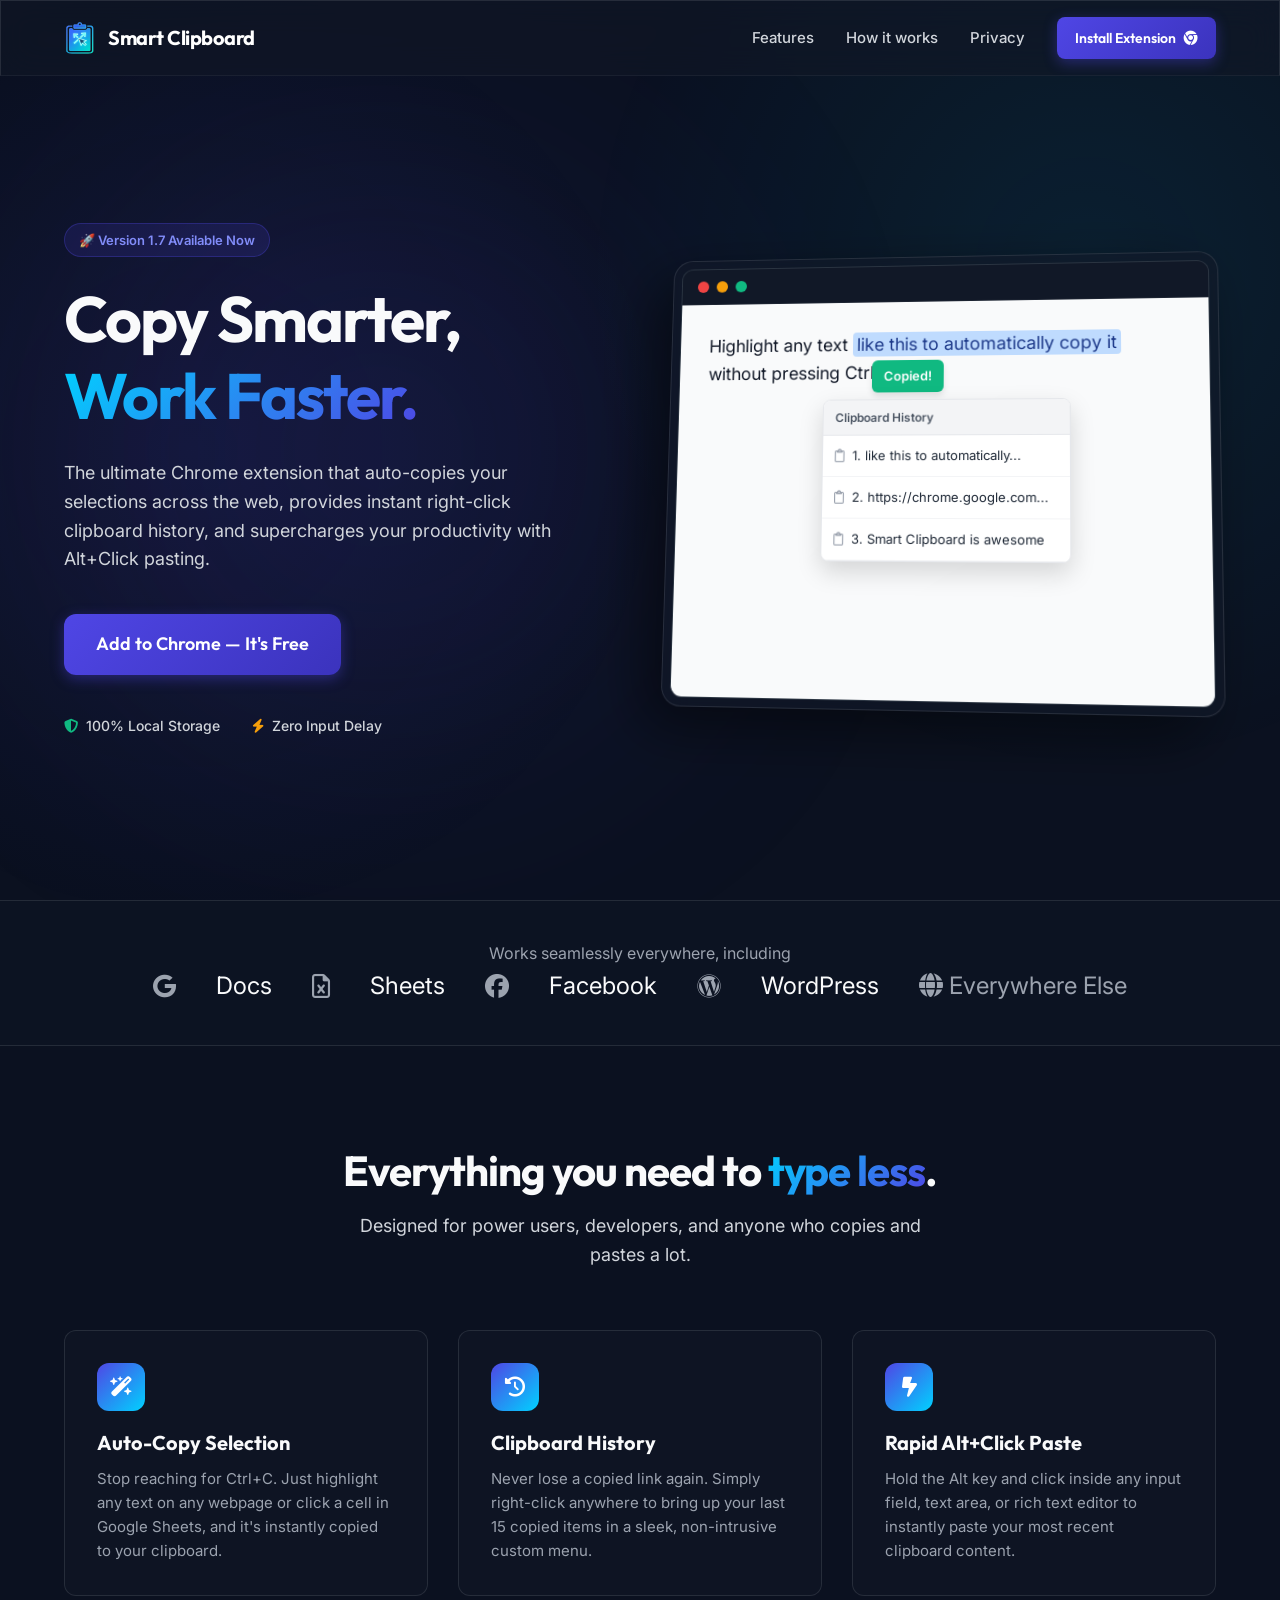
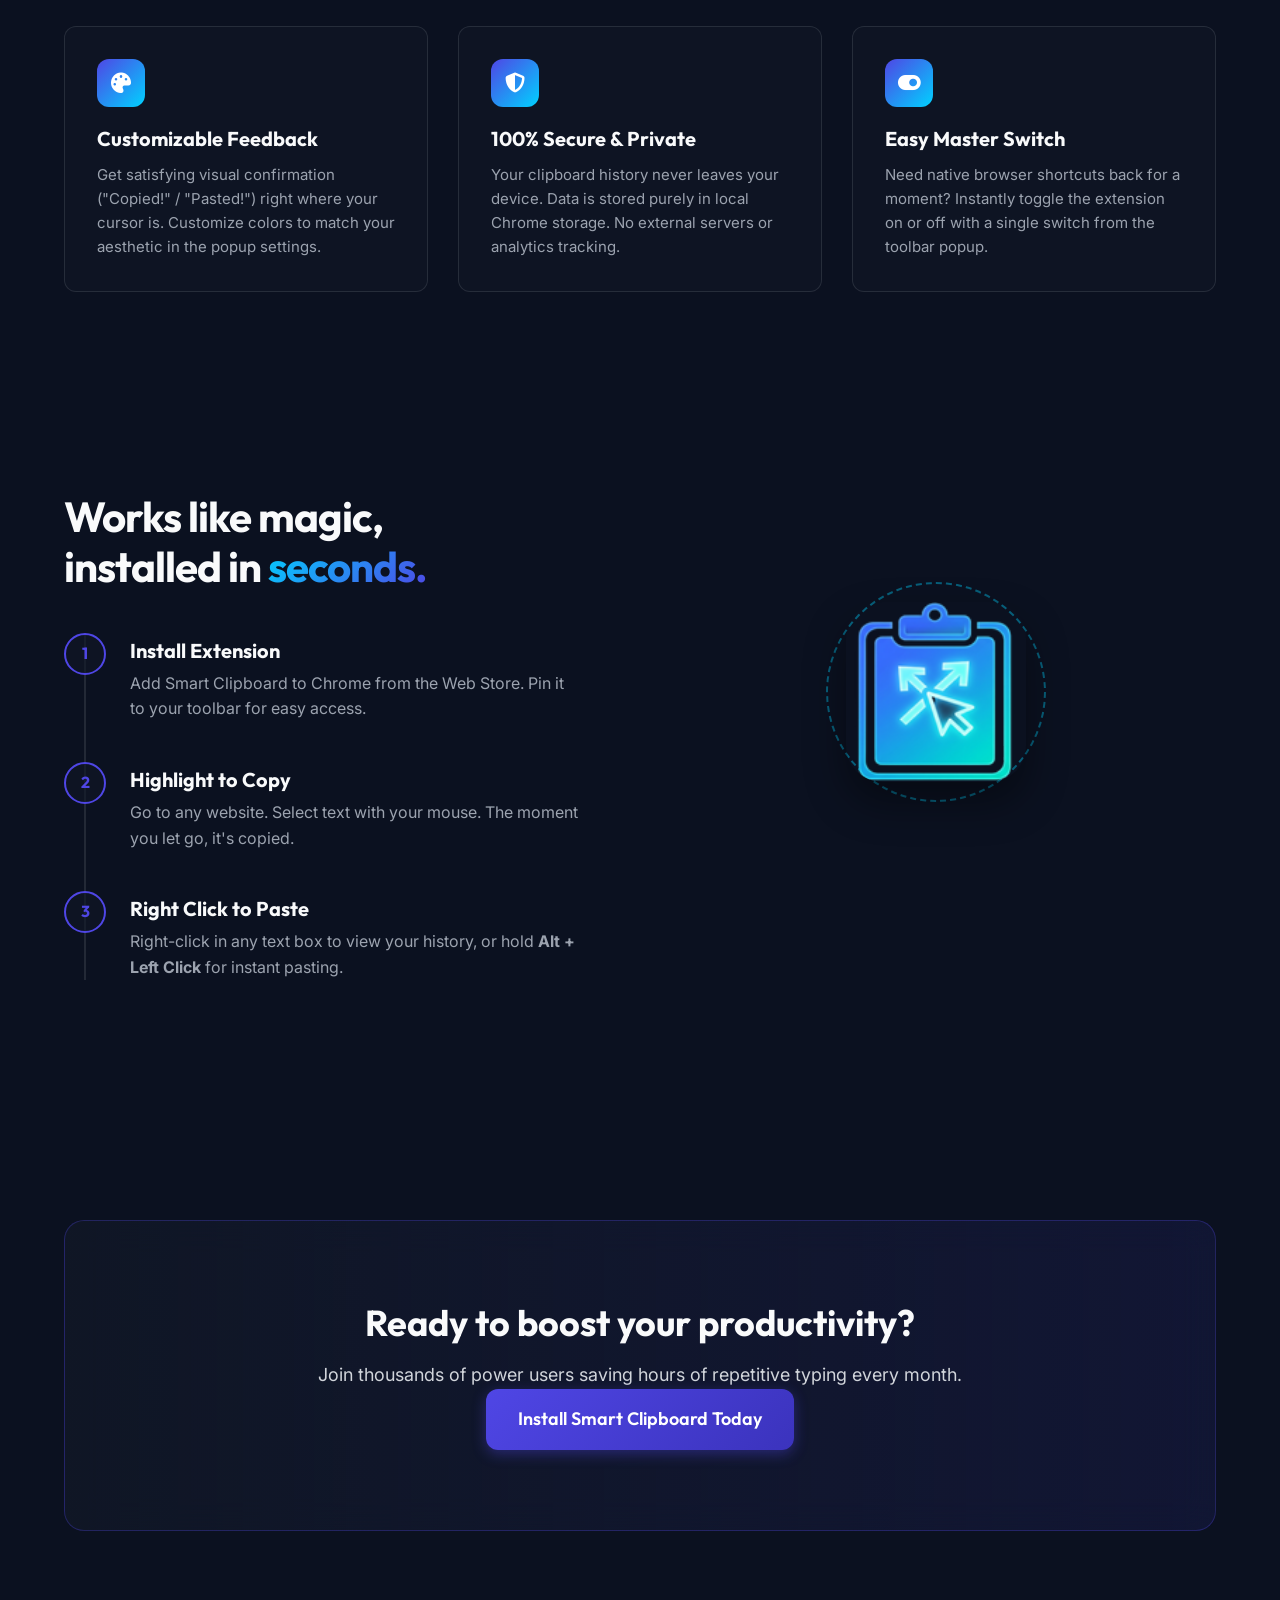
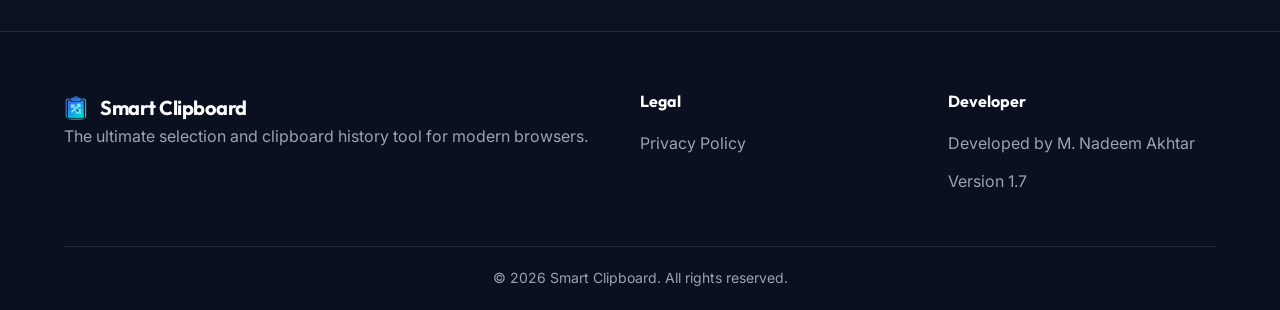
==== index.html @ 0ea351a4 "website setup" ====
<!DOCTYPE html>
<html lang="en">

<head>
    <meta charset="UTF-8">
    <meta name="viewport" content="width=device-width, initial-scale=1.0">
    <title>Smart Clipboard - Your Ultimate Productivity Partner</title>
    <meta name="description"
        content="Boost your productivity with Smart Clipboard. Automatically copy text selections, access clipboard history via right-click, and quick-paste (Alt+Click) instantly.">
    <meta name="keywords"
        content="chrome extension, clipboard history, auto copy paste, productivity tool, text selection, smart clipboard">
    <meta name="author" content="M Nadeem Akhtar">
    <link rel="canonical" href="https://your-github-username.github.io/smart-clipboard-website/" />

    <!-- Open Graph / Facebook -->
    <meta property="og:type" content="website">
    <meta property="og:url" content="https://your-github-username.github.io/smart-clipboard-website/">
    <meta property="og:title" content="Smart Clipboard - Auto-Copy & Quick Paste Extension">
    <meta property="og:description"
        content="Boost your productivity with Smart Clipboard. Automatically copy text selections and access clipboard history via right-click.">
    <meta property="og:image" content="assets/logo.png">

    <!-- Twitter -->
    <meta property="twitter:card" content="summary_large_image">
    <meta property="twitter:url" content="https://your-github-username.github.io/smart-clipboard-website/">
    <meta property="twitter:title" content="Smart Clipboard - Auto-Copy & Quick Paste Extension">
    <meta property="twitter:description"
        content="Boost your productivity with Smart Clipboard. Automatically copy text selections and access clipboard history via right-click.">
    <meta property="twitter:image" content="assets/logo.png">

    <!-- Favicon -->
    <link rel="icon" type="image/png" sizes="128x128" href="assets/logo.png">
    <link rel="apple-touch-icon" sizes="128x128" href="assets/logo.png">
    <link rel="preconnect" href="https://fonts.googleapis.com">
    <link rel="preconnect" href="https://fonts.gstatic.com" crossorigin>
    <link
        href="https://fonts.googleapis.com/css2?family=Outfit:wght@300;400;500;600;700;800&family=Inter:wght@400;500;600&display=swap"
        rel="stylesheet">
    <!-- Icons -->
    <link rel="stylesheet" href="https://cdnjs.cloudflare.com/ajax/libs/font-awesome/6.4.0/css/all.min.css">
    <!-- Styles -->
    <link rel="stylesheet" href="styles.css">
</head>

<body>

    <!-- Navigation -->
    <nav class="navbar glass">
        <div class="container nav-container">
            <a href="#" class="brand">
                <img src="assets/logo.png" alt="Smart Clipboard Logo" class="brand-logo">
                <span class="brand-name">Smart Clipboard</span>
            </a>
            <div class="nav-links">
                <a href="#features">Features</a>
                <a href="#how-it-works">How it works</a>
                <a href="privacy-policy.html">Privacy</a>
                <a href="https://chrome.google.com/webstore" target="_blank" class="btn btn-sm btn-primary">Install
                    Extension <i class="fa-brands fa-chrome"></i></a>
            </div>
            <!-- Mobile Menu Toggle -->
            <button class="menu-toggle" aria-label="Toggle menu"><i class="fa-solid fa-bars"></i></button>
        </div>
    </nav>

    <!-- Hero Section -->
    <header class="hero">
        <div class="hero-bg-glow"></div>
        <div class="container hero-container">
            <div class="hero-content fade-up">
                <div class="badge">🚀 Version 1.7 Available Now</div>
                <h1 class="hero-title">Copy Smarter,<br><span class="text-gradient">Work Faster.</span></h1>
                <p class="hero-subtitle">The ultimate Chrome extension that auto-copies your selections across the web,
                    provides instant right-click clipboard history, and supercharges your productivity with Alt+Click
                    pasting.</p>

                <div class="hero-actions">
                    <a href="https://chrome.google.com/webstore" target="_blank"
                        class="btn btn-lg btn-primary pulse-glow">
                        Add to Chrome — It's Free
                    </a>
                </div>

                <div class="hero-stats">
                    <div class="stat"><i class="fa-solid fa-shield-halved text-success"></i> 100% Local Storage</div>
                    <div class="stat"><i class="fa-solid fa-bolt text-warning"></i> Zero Input Delay</div>
                </div>
            </div>
            <div class="hero-visual fade-up delay-1">
                <div class="visual-card glass">
                    <div class="browser-mockup">
                        <div class="browser-header">
                            <span class="dot red"></span><span class="dot yellow"></span><span class="dot green"></span>
                        </div>
                        <div class="browser-body">
                            <div class="mockup-content">
                                <p>Highlight any text <span class="highlighted">like this to automatically copy
                                        it</span> without pressing Ctrl+C!</p>
                                <div class="floating-feedback">Copied!</div>

                                <div class="mockup-menu glass">
                                    <div class="menu-header">Clipboard History</div>
                                    <div class="menu-item"><i class="fa-regular fa-clipboard"></i> 1. like this to
                                        automatically...</div>
                                    <div class="menu-item"><i class="fa-regular fa-clipboard"></i> 2.
                                        https://chrome.google.com...</div>
                                    <div class="menu-item"><i class="fa-regular fa-clipboard"></i> 3. Smart Clipboard is
                                        awesome</div>
                                </div>
                            </div>
                        </div>
                    </div>
                </div>
            </div>
        </div>
    </header>

    <!-- Brands/Integration Banner -->
    <section class="ticker-section">
        <p class="text-center text-muted mb-4 uppercase tracking-widest text-sm">Works seamlessly everywhere, including
        </p>
        <div class="logos-container">
            <i class="fa-brands fa-google text-muted"></i> Docs
            <i class="fa-regular fa-file-excel text-muted ms-4"></i> Sheets
            <i class="fa-brands fa-facebook text-muted ms-4"></i> Facebook
            <i class="fa-brands fa-wordpress text-muted ms-4"></i> WordPress
            <span class="ms-4 text-muted"><i class="fa-solid fa-globe"></i> Everywhere Else</span>
        </div>
    </section>

    <!-- Features Section -->
    <section id="features" class="features section">
        <div class="container">
            <div class="section-header text-center fade-up">
                <h2 class="section-title">Everything you need to <span class="text-gradient">type less</span>.</h2>
                <p class="section-subtitle">Designed for power users, developers, and anyone who copies and pastes a
                    lot.</p>
            </div>

            <div class="features-grid">
                <!-- Feature 1 -->
                <div class="feature-card glass fade-up">
                    <div class="feature-icon bg-gradient">
                        <i class="fa-solid fa-wand-magic-sparkles"></i>
                    </div>
                    <h3>Auto-Copy Selection</h3>
                    <p>Stop reaching for Ctrl+C. Just highlight any text on any webpage or click a cell in Google
                        Sheets, and it's instantly copied to your clipboard.</p>
                </div>

                <!-- Feature 2 -->
                <div class="feature-card glass fade-up delay-1">
                    <div class="feature-icon bg-gradient">
                        <i class="fa-solid fa-clock-rotate-left"></i>
                    </div>
                    <h3>Clipboard History</h3>
                    <p>Never lose a copied link again. Simply right-click anywhere to bring up your last 15 copied items
                        in a sleek, non-intrusive custom menu.</p>
                </div>

                <!-- Feature 3 -->
                <div class="feature-card glass fade-up delay-2">
                    <div class="feature-icon bg-gradient">
                        <i class="fa-solid fa-bolt-lightning"></i>
                    </div>
                    <h3>Rapid Alt+Click Paste</h3>
                    <p>Hold the Alt key and click inside any input field, text area, or rich text editor to instantly
                        paste your most recent clipboard content.</p>
                </div>

                <!-- Feature 4 -->
                <div class="feature-card glass fade-up">
                    <div class="feature-icon bg-gradient">
                        <i class="fa-solid fa-palette"></i>
                    </div>
                    <h3>Customizable Feedback</h3>
                    <p>Get satisfying visual confirmation ("Copied!" / "Pasted!") right where your cursor is. Customize
                        colors to match your aesthetic in the popup settings.</p>
                </div>

                <!-- Feature 5 -->
                <div class="feature-card glass fade-up delay-1">
                    <div class="feature-icon bg-gradient">
                        <i class="fa-solid fa-shield-halved"></i>
                    </div>
                    <h3>100% Secure & Private</h3>
                    <p>Your clipboard history never leaves your device. Data is stored purely in local Chrome storage.
                        No external servers or analytics tracking.</p>
                </div>

                <!-- Feature 6 -->
                <div class="feature-card glass fade-up delay-2">
                    <div class="feature-icon bg-gradient">
                        <i class="fa-solid fa-toggle-on"></i>
                    </div>
                    <h3>Easy Master Switch</h3>
                    <p>Need native browser shortcuts back for a moment? Instantly toggle the extension on or off with a
                        single switch from the toolbar popup.</p>
                </div>
            </div>
        </div>
    </section>

    <!-- How It Works Section -->
    <section id="how-it-works" class="how-it-works section relative">
        <div class="bg-glow pointer-none" style="top: 50%; right: 0;"></div>
        <div class="container">
            <div class="row items-center">
                <div class="col-6 pr-lg">
                    <h2 class="section-title fade-up">Works like magic, <br>installed in <span
                            class="text-gradient">seconds.</span></h2>

                    <div class="timeline">
                        <div class="timeline-step fade-up">
                            <div class="step-num">1</div>
                            <div class="step-content">
                                <h4>Install Extension</h4>
                                <p>Add Smart Clipboard to Chrome from the Web Store. Pin it to your toolbar for easy
                                    access.</p>
                            </div>
                        </div>
                        <div class="timeline-step fade-up delay-1">
                            <div class="step-num">2</div>
                            <div class="step-content">
                                <h4>Highlight to Copy</h4>
                                <p>Go to any website. Select text with your mouse. The moment you let go, it's copied.
                                </p>
                            </div>
                        </div>
                        <div class="timeline-step fade-up delay-2">
                            <div class="step-num">3</div>
                            <div class="step-content">
                                <h4>Right Click to Paste</h4>
                                <p>Right-click in any text box to view your history, or hold <strong>Alt + Left
                                        Click</strong> for instant pasting.</p>
                            </div>
                        </div>
                    </div>
                </div>
                <div class="col-6 img-showcase fade-up delay-1">
                    <img src="assets/logo.png" alt="Smart Clipboard" class="floating-logo">
                    <div class="glow-ring"></div>
                </div>
            </div>
        </div>
    </section>

    <!-- CTA Section -->
    <section class="cta-section section">
        <div class="container">
            <div class="cta-card glass text-center fade-up">
                <h2>Ready to boost your productivity?</h2>
                <p>Join thousands of power users saving hours of repetitive typing every month.</p>
                <a href="https://chrome.google.com/webstore" target="_blank"
                    class="btn btn-lg btn-primary pulse-glow mt-4">
                    Install Smart Clipboard Today
                </a>
            </div>
        </div>
    </section>

    <!-- Footer -->
    <footer class="footer">
        <div class="container">
            <div class="footer-grid">
                <div class="footer-brand">
                    <a href="#" class="brand">
                        <img src="assets/logo.png" alt="Logo" class="brand-logo sm">
                        <span class="brand-name">Smart Clipboard</span>
                    </a>
                    <p class="text-muted mt-2">The ultimate selection and clipboard history tool for modern browsers.
                    </p>
                </div>

                <div class="footer-links">
                    <h4>Legal</h4>
                    <ul>
                        <li><a href="privacy-policy.html">Privacy Policy</a></li>
                    </ul>
                </div>

                <div class="footer-links">
                    <h4>Developer</h4>
                    <ul>
                        <li><span class="text-muted">Developed by M. Nadeem Akhtar</span></li>
                        <li><span class="text-muted">Version 1.7</span></li>
                    </ul>
                </div>
            </div>

            <div class="footer-bottom">
                <p>&copy; <span id="year">2026</span> Smart Clipboard. All rights reserved.</p>
            </div>
        </div>
    </footer>

    <script src="script.js"></script>
</body>

</html>
---- styles.css ----
/* === CSS Variables & Resets === */
:root {
    /* Colors */
    --bg-base: #0B1120;
    --bg-surface: rgba(17, 24, 39, 0.6);
    --bg-surface-hover: rgba(31, 41, 55, 0.8);
    
    --primary: #4F46E5;
    --primary-hover: #4338CA;
    --secondary: #00D2FF;
    
    --text-main: #F9FAFB;
    --text-muted: #9CA3AF;
    --text-light: #D1D5DB;
    
    --border-color: rgba(255, 255, 255, 0.1);
    
    --success: #10B981;
    --warning: #F59E0B;
    --danger: #EF4444;

    /* Fonts */
    --font-heading: 'Outfit', sans-serif;
    --font-body: 'Inter', sans-serif;
    
    /* Layout */
    --container-max: 1200px;
    --radius-sm: 8px;
    --radius-md: 12px;
    --radius-lg: 20px;
}

* {
    margin: 0;
    padding: 0;
    box-sizing: border-box;
}

html {
    scroll-behavior: smooth;
}

body {
    font-family: var(--font-body);
    background-color: var(--bg-base);
    color: var(--text-main);
    line-height: 1.6;
    overflow-x: hidden;
    position: relative;
}

/* Background Gradients */
body::before {
    content: '';
    position: fixed;
    top: 0;
    left: 0;
    width: 100vw;
    height: 100vh;
    background: radial-gradient(circle at 15% 50%, rgba(79, 70, 229, 0.1) 0%, transparent 40%),
                radial-gradient(circle at 85% 30%, rgba(0, 210, 255, 0.08) 0%, transparent 40%);
    z-index: -1;
    pointer-events: none;
}

/* Typography Typography */
h1, h2, h3, h4, h5, h6 {
    font-family: var(--font-heading);
    font-weight: 700;
    line-height: 1.2;
    color: var(--text-main);
}

a {
    color: var(--secondary);
    text-decoration: none;
    transition: color 0.3s ease;
}

.text-gradient {
    background: linear-gradient(135deg, var(--secondary), var(--primary));
    -webkit-background-clip: text;
    -webkit-text-fill-color: transparent;
    background-clip: text;
}

.text-muted { color: var(--text-muted); }
.text-success { color: var(--success); }
.text-warning { color: var(--warning); }
.text-center { text-align: center; }

/* Utilities */
.container {
    max-width: var(--container-max);
    margin: 0 auto;
    padding: 0 24px;
}

.section {
    padding: 100px 0;
}

.glass {
    background: var(--bg-surface);
    backdrop-filter: blur(16px);
    -webkit-backdrop-filter: blur(16px);
    border: 1px solid var(--border-color);
}

/* Buttons */
.btn {
    display: inline-flex;
    align-items: center;
    justify-content: center;
    gap: 8px;
    font-family: var(--font-heading);
    font-weight: 600;
    border-radius: var(--radius-sm);
    cursor: pointer;
    transition: all 0.3s ease;
    border: none;
    text-decoration: none;
}

.btn-primary {
    background: linear-gradient(135deg, var(--primary), #3b33bd);
    color: white;
    box-shadow: 0 4px 14px 0 rgba(79, 70, 229, 0.39);
}

.btn-primary:hover {
    color: white;
    transform: translateY(-2px);
    box-shadow: 0 6px 20px rgba(79, 70, 229, 0.6);
}

.btn-sm { padding: 10px 18px; font-size: 14px; }
.btn-lg { padding: 16px 32px; font-size: 18px; border-radius: 12px;}

.pulse-glow {
    animation: pulse 2s infinite;
}

@keyframes pulse {
    0% { box-shadow: 0 0 0 0 rgba(79, 70, 229, 0.7); }
    70% { box-shadow: 0 0 0 15px rgba(79, 70, 229, 0); }
    100% { box-shadow: 0 0 0 0 rgba(79, 70, 229, 0); }
}

/* Animations */
.fade-up {
    opacity: 0;
    transform: translateY(30px);
    transition: opacity 0.8s ease, transform 0.8s ease;
}

.fade-up.visible {
    opacity: 1;
    transform: translateY(0);
}

.delay-1 { transition-delay: 0.1s; }
.delay-2 { transition-delay: 0.2s; }

/* Navigation */
.navbar {
    position: fixed;
    top: 0;
    width: 100%;
    z-index: 1000;
    padding: 16px 0;
    border-bottom: 1px solid rgba(255,255,255,0.05);
}

.nav-container {
    display: flex;
    justify-content: space-between;
    align-items: center;
}

.brand {
    display: flex;
    align-items: center;
    gap: 12px;
}

.brand-logo {
    width: 32px;
    height: 32px;
    border-radius: 8px;
}

.brand-logo.sm {
    width: 24px;
    height: 24px;
}

.brand-name {
    font-family: var(--font-heading);
    font-weight: 700;
    font-size: 20px;
    letter-spacing: -0.5px;
    color: white;
}

.nav-links {
    display: flex;
    align-items: center;
    gap: 32px;
}

.nav-links a:not(.btn) {
    color: var(--text-light);
    font-size: 15px;
    font-weight: 500;
}

.nav-links a:not(.btn):hover {
    color: white;
}

.menu-toggle {
    display: none;
    background: none;
    border: none;
    color: white;
    font-size: 24px;
    cursor: pointer;
}

/* Hero Section */
.hero {
    padding: 160px 0 100px;
    min-height: 100vh;
    display: flex;
    align-items: center;
    position: relative;
    overflow: hidden;
}

.hero-bg-glow {
    position: absolute;
    width: 500px;
    height: 500px;
    background: var(--primary);
    border-radius: 50%;
    filter: blur(150px);
    opacity: 0.15;
    top: 50%;
    left: 10%;
    transform: translateY(-50%);
    pointer-events: none;
}

.hero-container {
    display: grid;
    grid-template-columns: 1fr 1fr;
    gap: 40px;
    align-items: center;
    z-index: 1;
}

.badge {
    display: inline-block;
    padding: 6px 14px;
    background: rgba(79, 70, 229, 0.15);
    border: 1px solid rgba(79, 70, 229, 0.3);
    color: #818cf8;
    border-radius: 20px;
    font-size: 13px;
    font-weight: 600;
    margin-bottom: 24px;
}

.hero-title {
    font-size: 64px;
    letter-spacing: -2px;
    margin-bottom: 24px;
}

.hero-subtitle {
    font-size: 18px;
    color: var(--text-light);
    margin-bottom: 40px;
    max-width: 90%;
}

.hero-actions {
    margin-bottom: 40px;
}

.hero-stats {
    display: flex;
    gap: 32px;
}

.stat {
    font-size: 14px;
    font-weight: 500;
    display: flex;
    align-items: center;
    gap: 8px;
    color: var(--text-light);
}

/* Browser Mockup Visual */
.visual-card {
    border-radius: var(--radius-lg);
    padding: 8px;
    transform: perspective(1000px) rotateY(-5deg) rotateX(5deg);
    box-shadow: -20px 20px 60px rgba(0,0,0,0.5);
    transition: transform 0.5s ease;
}

.visual-card:hover {
    transform: perspective(1000px) rotateY(0deg) rotateX(0deg);
}

.browser-mockup {
    background: #1F2937;
    border-radius: var(--radius-md);
    overflow: hidden;
    border: 1px solid rgba(255,255,255,0.05);
}

.browser-header {
    background: #111827;
    padding: 12px 16px;
    display: flex;
    gap: 8px;
    border-bottom: 1px solid rgba(255,255,255,0.05);
}

.dot {
    width: 12px;
    height: 12px;
    border-radius: 50%;
}
.dot.red { background: #EF4444; }
.dot.yellow { background: #F59E0B; }
.dot.green { background: #10B981; }

.browser-body {
    padding: 30px;
    min-height: 400px;
    background: #F9FAFB;
    color: #111827;
    position: relative;
}

.mockup-content p {
    font-size: 18px;
    line-height: 1.6;
}

.highlighted {
    background-color: #BFDBFE;
    color: #1E3A8A;
    padding: 2px 4px;
    border-radius: 4px;
}

.floating-feedback {
    position: absolute;
    top: 60px;
    left: 200px;
    background: #10B981;
    color: white;
    padding: 6px 12px;
    border-radius: 6px;
    font-size: 13px;
    font-weight: 600;
    box-shadow: 0 4px 6px rgba(0,0,0,0.1);
    animation: float 3s ease-in-out infinite;
}

.mockup-menu {
    position: absolute;
    top: 100px;
    left: 150px;
    width: 250px;
    background: white !important;
    border: 1px solid #E5E7EB !important;
    border-radius: 8px;
    box-shadow: 0 10px 25px rgba(0,0,0,0.15);
    overflow: hidden;
}

.menu-header {
    background: #F3F4F6;
    padding: 8px 12px;
    font-size: 12px;
    font-weight: 600;
    color: #4B5563;
    border-bottom: 1px solid #E5E7EB;
}

.menu-item {
    padding: 10px 12px;
    font-size: 13px;
    color: #1F2937;
    border-bottom: 1px solid #F3F4F6;
    display: flex;
    align-items: center;
    gap: 8px;
}
.menu-item i { color: #9CA3AF; }

@keyframes float {
    0% { transform: translateY(0px); }
    50% { transform: translateY(-10px); }
    100% { transform: translateY(0px); }
}

/* Logos Banner */
.ticker-section {
    padding: 40px 0;
    border-top: 1px solid var(--border-color);
    border-bottom: 1px solid var(--border-color);
    background: rgba(17, 24, 39, 0.4);
}
.logos-container {
    display: flex;
    justify-content: center;
    align-items: center;
    gap: 40px;
    font-size: 24px;
    flex-wrap: wrap;
}

/* Features */
.section-header {
    margin-bottom: 60px;
}

.section-title {
    font-size: 42px;
    margin-bottom: 16px;
    letter-spacing: -1px;
}

.section-subtitle {
    font-size: 18px;
    color: var(--text-light);
    max-width: 600px;
    margin: 0 auto;
}

.features-grid {
    display: grid;
    grid-template-columns: repeat(3, 1fr);
    gap: 30px;
}

.feature-card {
    padding: 32px;
    border-radius: var(--radius-md);
    transition: transform 0.3s ease, border-color 0.3s ease;
}

.feature-card:hover {
    transform: translateY(-5px);
    border-color: rgba(0, 210, 255, 0.3);
}

.feature-icon {
    width: 48px;
    height: 48px;
    border-radius: 12px;
    display: flex;
    align-items: center;
    justify-content: center;
    font-size: 20px;
    color: white;
    margin-bottom: 20px;
}

.bg-gradient {
    background: linear-gradient(135deg, var(--primary), var(--secondary));
}

.feature-card h3 {
    font-size: 20px;
    margin-bottom: 12px;
}

.feature-card p {
    color: var(--text-muted);
    font-size: 15px;
}

/* How It Works */
.row {
    display: flex;
    flex-wrap: wrap;
    margin: 0 -15px;
}

.col-6 {
    width: 50%;
    padding: 0 15px;
}
.pr-lg { padding-right: 60px; }

.timeline {
    margin-top: 40px;
    position: relative;
}

.timeline::before {
    content: '';
    position: absolute;
    top: 0;
    left: 20px;
    height: 100%;
    width: 2px;
    background: var(--border-color);
}

.timeline-step {
    display: flex;
    gap: 24px;
    margin-bottom: 40px;
    position: relative;
}

.step-num {
    width: 42px;
    height: 42px;
    border-radius: 50%;
    background: var(--bg-surface);
    border: 2px solid var(--primary);
    display: flex;
    align-items: center;
    justify-content: center;
    font-family: var(--font-heading);
    font-weight: 700;
    color: var(--primary);
    flex-shrink: 0;
    z-index: 1;
}

.step-content h4 {
    font-size: 20px;
    margin-bottom: 8px;
    margin-top: 6px;
}

.step-content p {
    color: var(--text-muted);
}

.img-showcase {
    display: flex;
    align-items: center;
    justify-content: center;
    position: relative;
    height: 400px;
}

.floating-logo {
    width: 180px;
    height: 180px;
    border-radius: 36px;
    box-shadow: 0 20px 40px rgba(0,0,0,0.4);
    position: relative;
    z-index: 2;
    animation: floatLogo 6s ease-in-out infinite;
}

.glow-ring {
    position: absolute;
    width: 220px;
    height: 220px;
    border-radius: 50%;
    border: 2px dashed rgba(0, 210, 255, 0.4);
    animation: spin 20s linear infinite;
    z-index: 1;
}

@keyframes floatLogo {
    0% { transform: translateY(0px) rotate(0deg); }
    50% { transform: translateY(-20px) rotate(5deg); }
    100% { transform: translateY(0px) rotate(0deg); }
}

@keyframes spin {
    100% { transform: rotate(360deg); }
}

/* CTA */
.cta-card {
    padding: 80px 40px;
    border-radius: var(--radius-lg);
    background: linear-gradient(to right, rgba(17,24,39,0.8), rgba(79,70,229,0.1));
    border: 1px solid rgba(79, 70, 229, 0.3);
}

.cta-card h2 {
    font-size: 36px;
    margin-bottom: 16px;
}

.cta-card p {
    color: var(--text-light);
    font-size: 18px;
}

/* Footer */
.footer {
    border-top: 1px solid var(--border-color);
    padding: 60px 0 20px;
    background: rgba(11, 17, 32, 0.8);
}

.footer-grid {
    display: grid;
    grid-template-columns: 2fr 1fr 1fr;
    gap: 40px;
    margin-bottom: 40px;
}

.footer-links h4 {
    font-size: 16px;
    margin-bottom: 20px;
    color: white;
}

.footer-links ul {
    list-style: none;
}

.footer-links li {
    margin-bottom: 12px;
}

.footer-links a {
    color: var(--text-muted);
}

.footer-links a:hover {
    color: var(--secondary);
}

.footer-bottom {
    border-top: 1px solid var(--border-color);
    padding-top: 20px;
    text-align: center;
    color: var(--text-muted);
    font-size: 14px;
}

/* Privacy Layout Adjustments */
.privacy-content {
    max-width: 800px;
    margin: 0 auto;
}

.privacy-content h2 {
    margin: 40px 0 16px;
    color: var(--secondary);
    font-size: 24px;
}

.privacy-content p, .privacy-content ul {
    margin-bottom: 16px;
    color: var(--text-light);
}

.privacy-content ul {
    padding-left: 20px;
}

.privacy-content li {
    margin-bottom: 8px;
}

/* Responsive */
@media (max-width: 991px) {
    .features-grid { grid-template-columns: repeat(2, 1fr); }
    .hero-title { font-size: 48px; }
    .hero-container { grid-template-columns: 1fr; text-align: center; }
    .hero-actions { justify-content: center; }
    .hero-stats { justify-content: center; }
    .visual-card { display: none; } /* Hide complex visual on mobile */
}

@media (max-width: 768px) {
    .nav-links {
        display: none; /* Hide for brevity, would need mobile menu JS */
    }
    .features-grid { grid-template-columns: 1fr; }
    .col-6 { width: 100%; padding: 0; }
    .pr-lg { padding-right: 0; }
    .timeline { margin-bottom: 40px; }
    .img-showcase { display: none; }
    .footer-grid { grid-template-columns: 1fr; gap: 30px; }
}
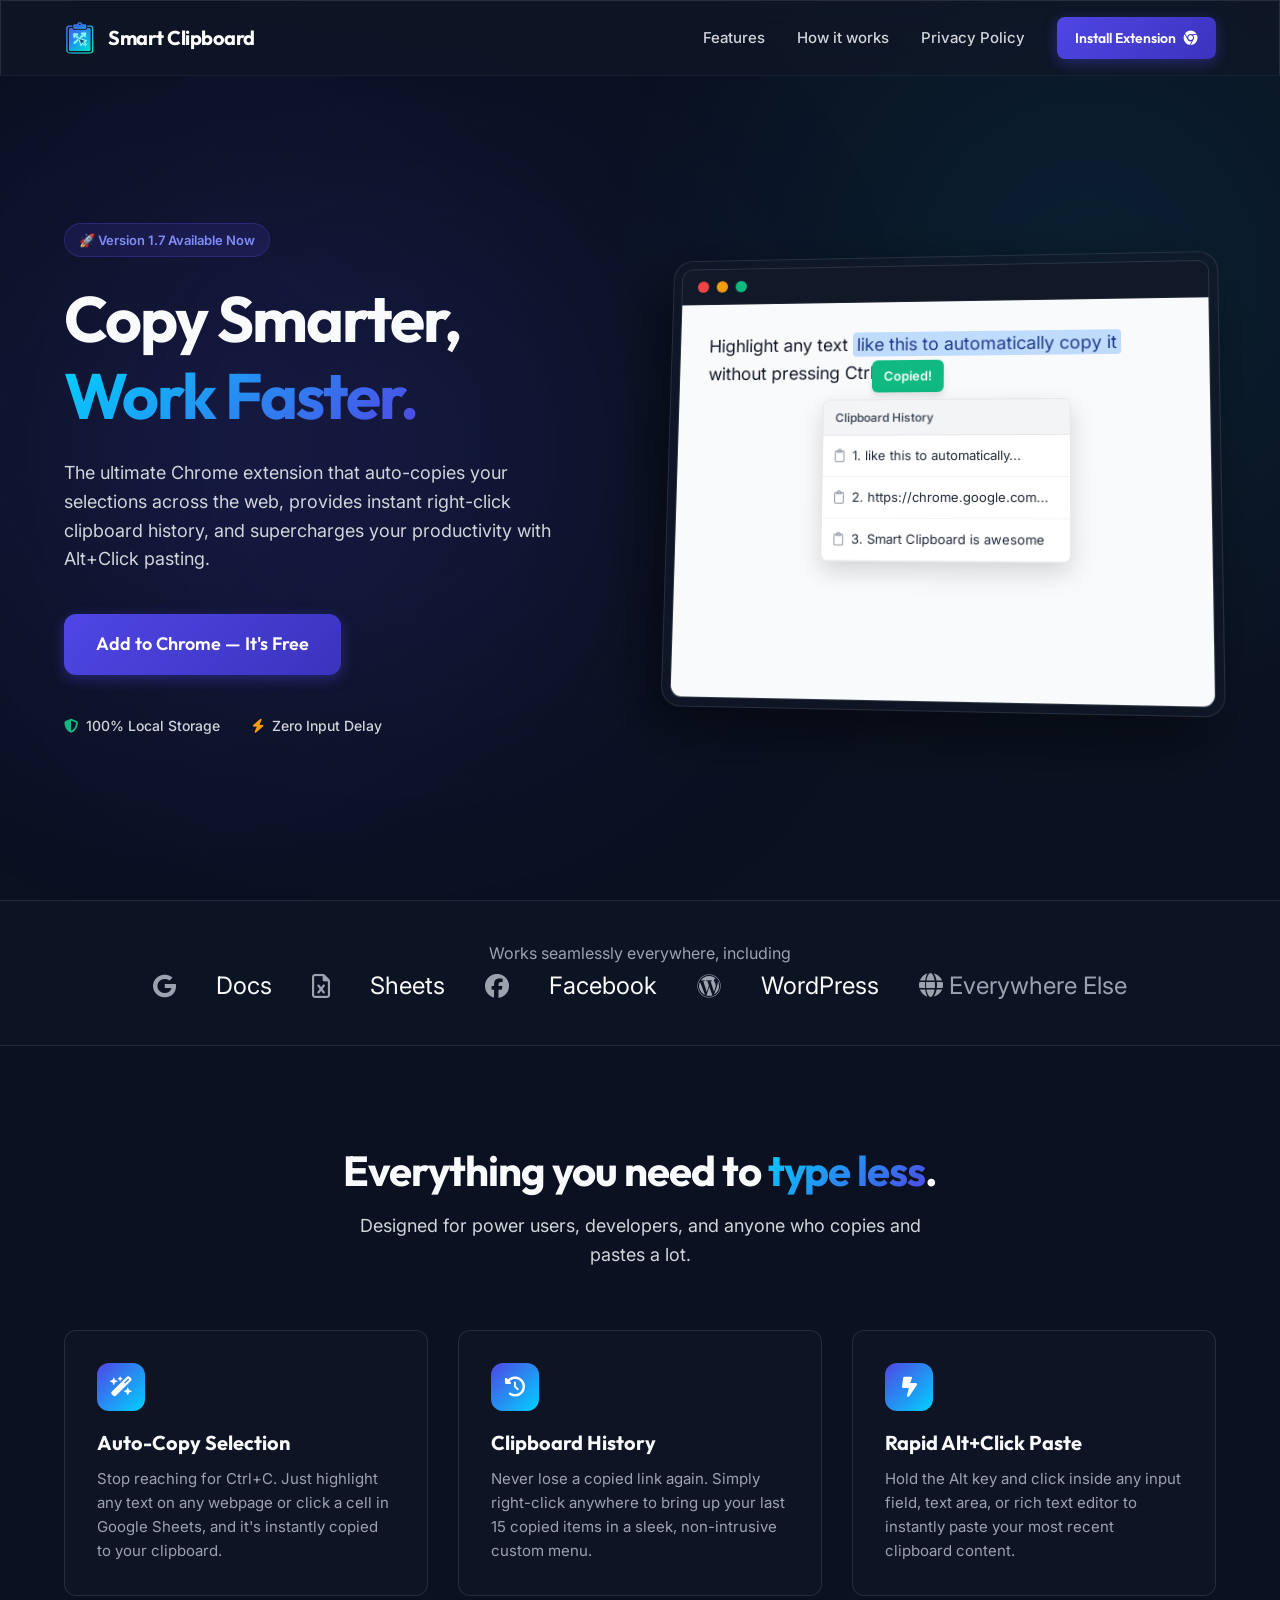
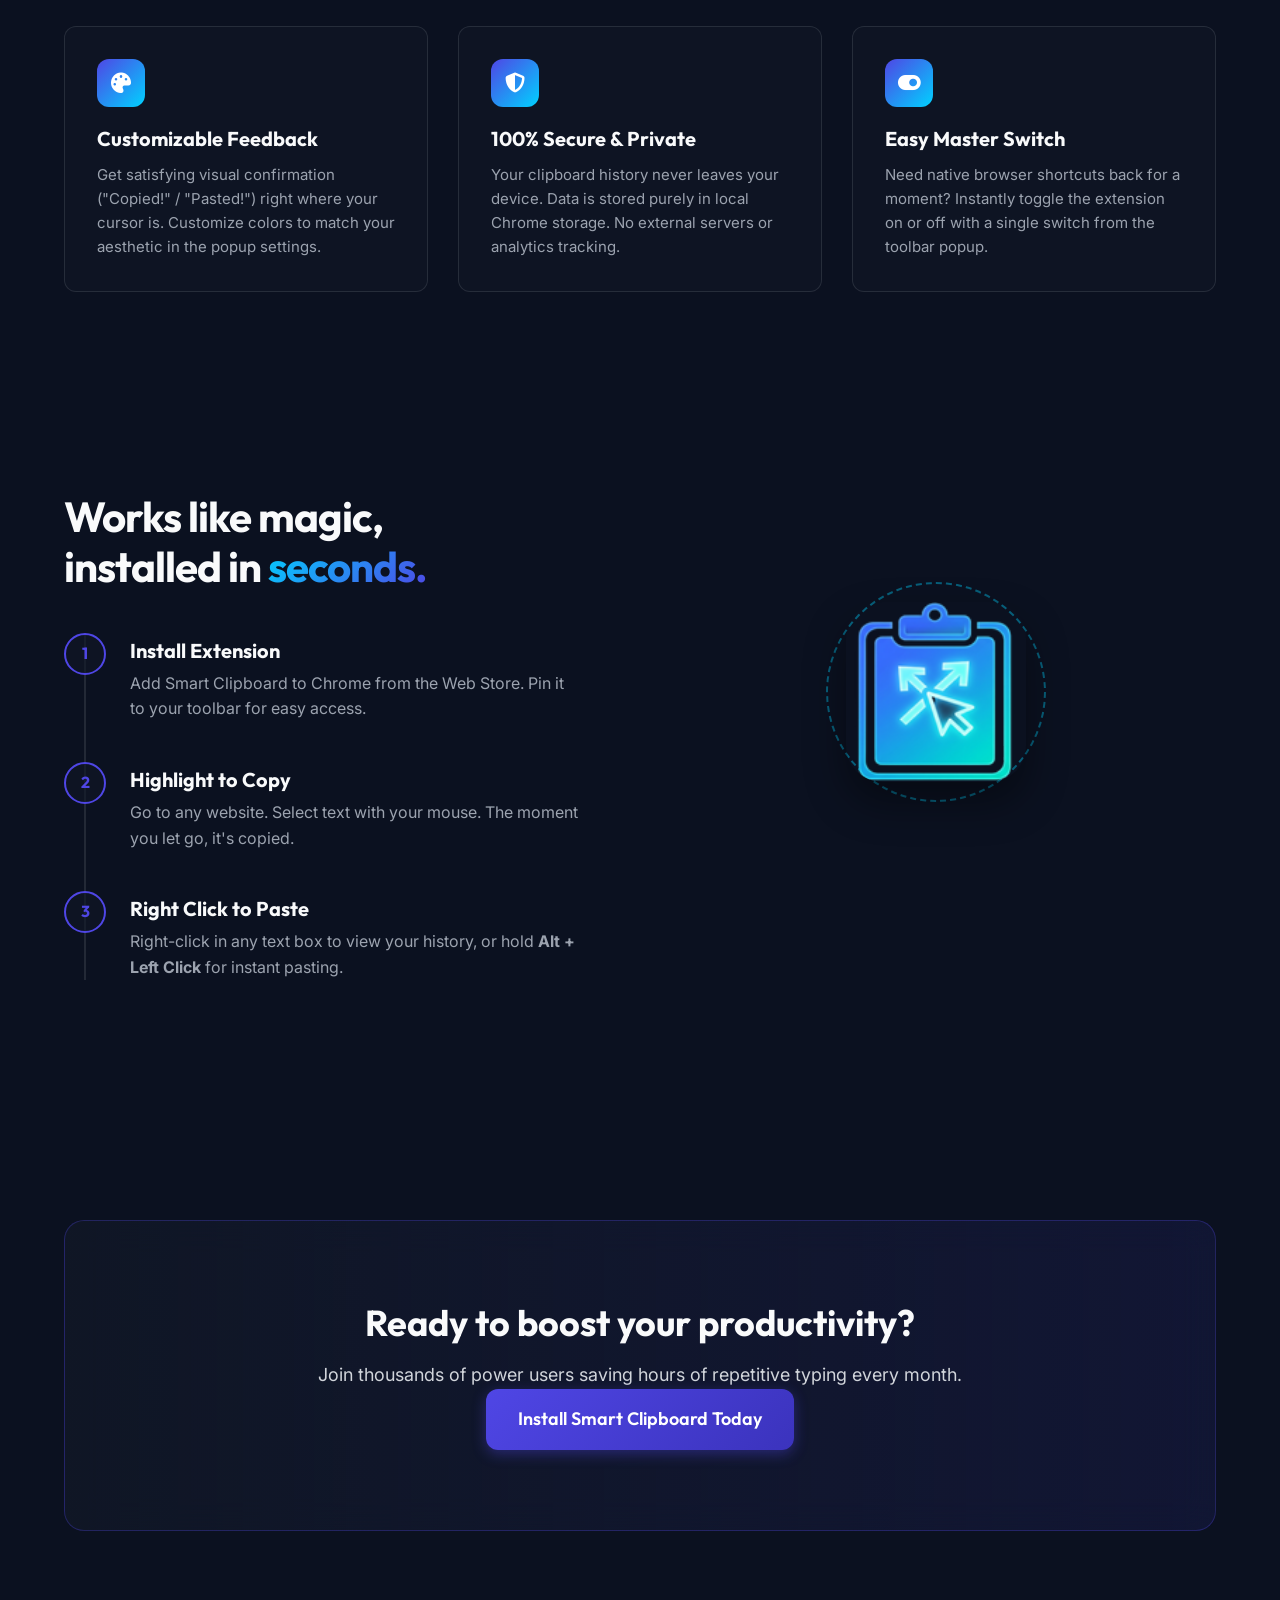
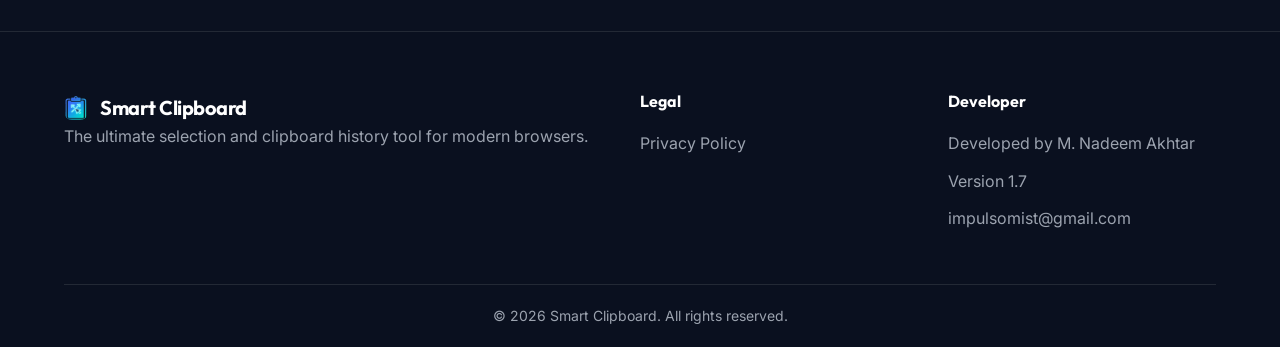
==== commit 68b8a17f: "email address updated" ====
--- a/index.html
+++ b/index.html
@@ -10,6 +10,7 @@
     <meta name="keywords"
         content="chrome extension, clipboard history, auto copy paste, productivity tool, text selection, smart clipboard">
     <meta name="author" content="M Nadeem Akhtar">
+    <meta name="google-site-verification" content="aYsakRH50DcoqvtmBy-cp9pgPOv0P8-HY1Ftqt8FjEs" />
     <link rel="canonical" href="https://your-github-username.github.io/smart-clipboard-website/" />
 
     <!-- Open Graph / Facebook -->
@@ -54,7 +55,7 @@
             <div class="nav-links">
                 <a href="#features">Features</a>
                 <a href="#how-it-works">How it works</a>
-                <a href="privacy-policy.html">Privacy</a>
+                <a href="privacy-policy.html">Privacy Policy</a>
                 <a href="https://chrome.google.com/webstore" target="_blank" class="btn btn-sm btn-primary">Install
                     Extension <i class="fa-brands fa-chrome"></i></a>
             </div>
@@ -284,6 +285,7 @@
                     <ul>
                         <li><span class="text-muted">Developed by M. Nadeem Akhtar</span></li>
                         <li><span class="text-muted">Version 1.7</span></li>
+                        <li><a href="mailto:impulsomist@gmail.com" class="text-muted">impulsomist@gmail.com</a></li>
                     </ul>
                 </div>
             </div>
--- a/styles.css
+++ b/styles.css
@@ -100,6 +100,10 @@
     padding: 100px 0;
 }
 
+.pt-32 { padding-top: 128px !important; }
+.pt-16 { padding-top: 64px !important; }
+.pb-0 { padding-bottom: 0 !important; }
+
 .glass {
     background: var(--bg-surface);
     backdrop-filter: blur(16px);
